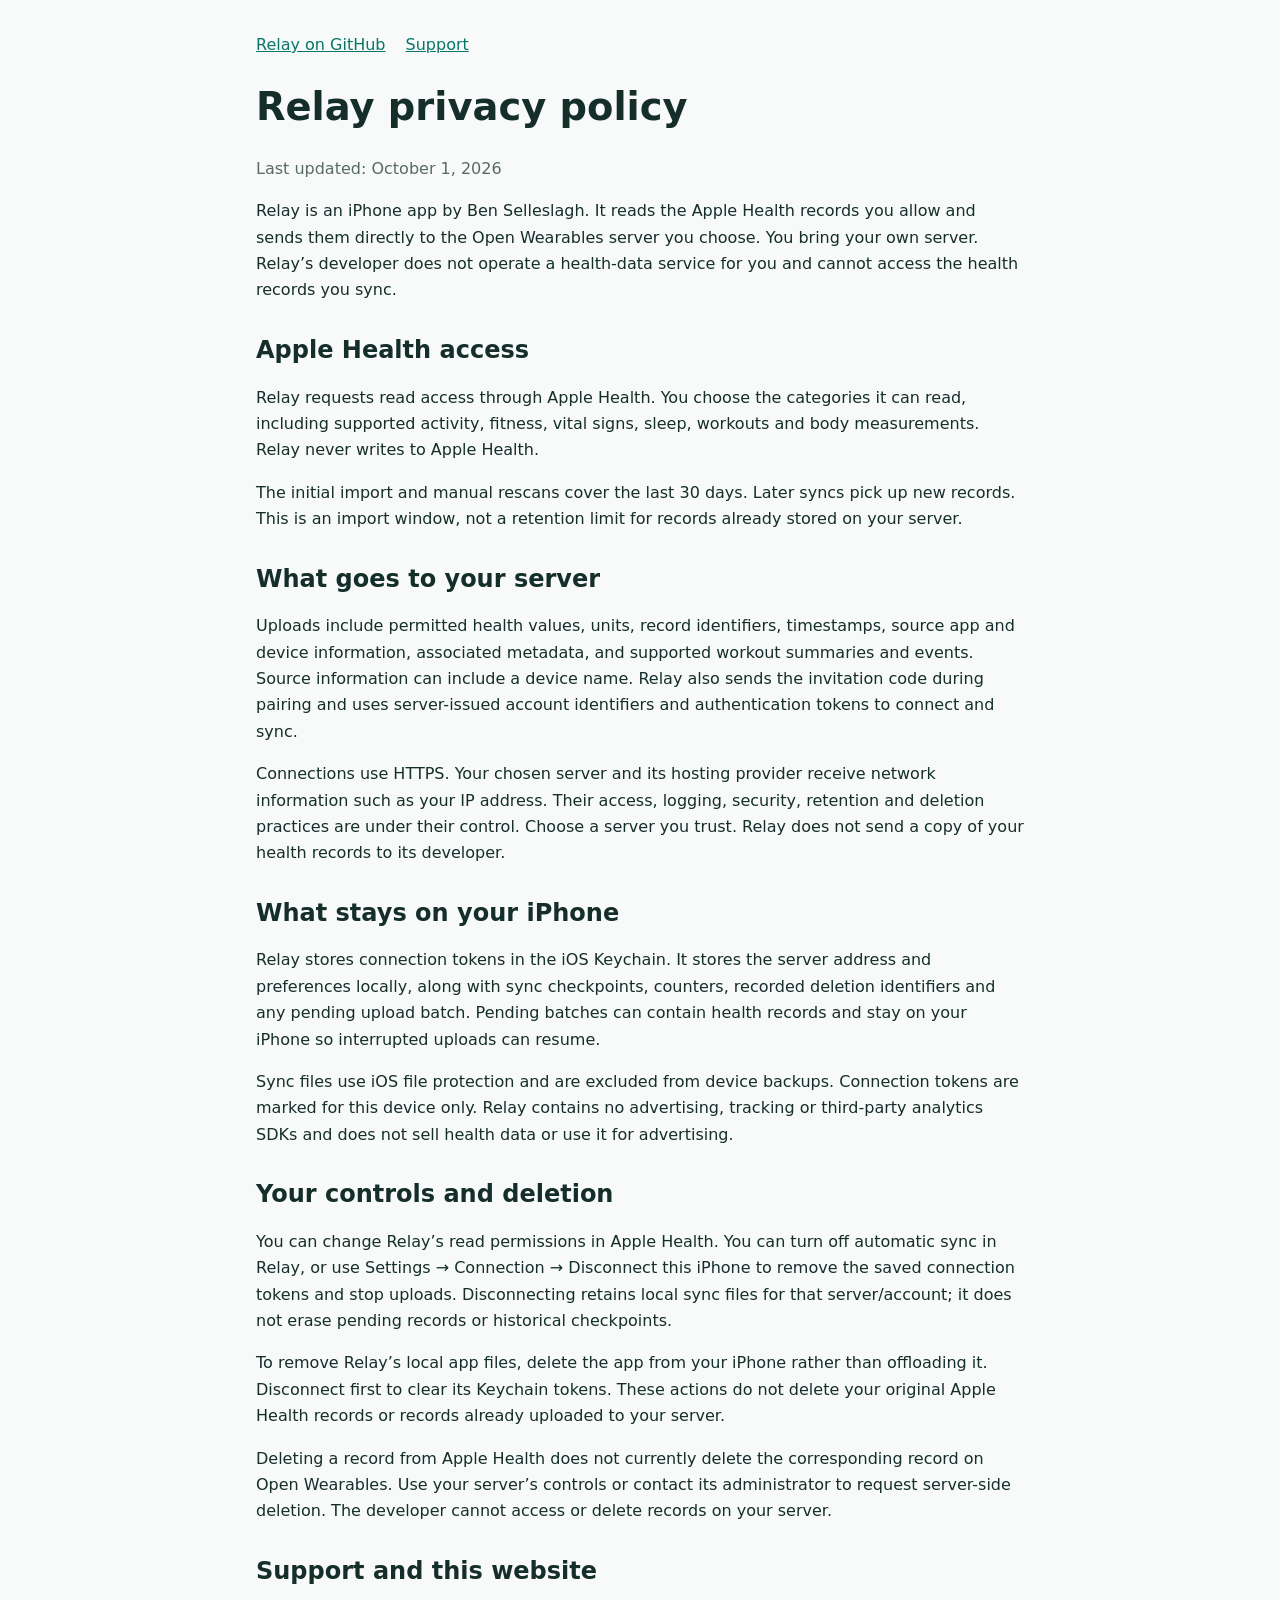
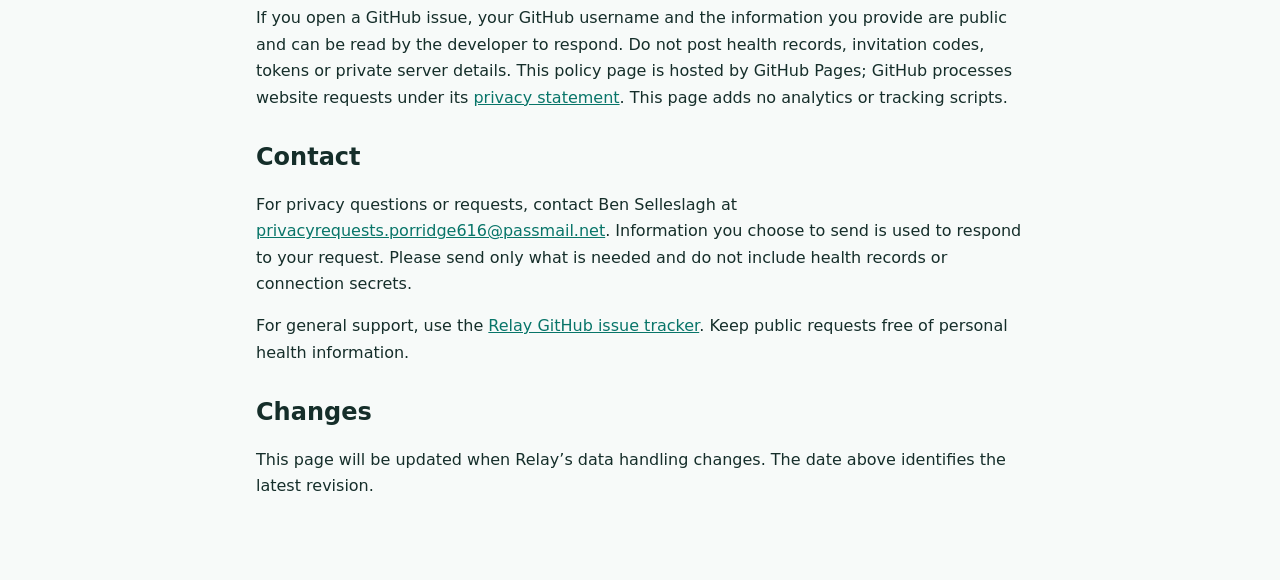
==== privacy.html @ 7d057d16 "Publish Relay privacy policy" ====
<!doctype html>
<html lang="en">
<head>
  <meta charset="utf-8">
  <meta name="viewport" content="width=device-width, initial-scale=1">
  <meta name="description" content="How Relay handles Apple Health data and your connection to your own Open Wearables server.">
  <title>Relay · Privacy policy</title>
  <style>
    :root { color-scheme: light dark; font-family: system-ui, sans-serif; line-height: 1.65; }
    body { max-width: 48rem; margin: auto; padding: 2rem 1.25rem 4rem; background: #f7faf9; color: #152e2a; }
    h1, h2 { line-height: 1.2; } h1 { font-size: 2.4rem; } h2 { margin-top: 2rem; }
    a { color: #087569; } @media (prefers-color-scheme: dark) { body { background: #102522; color: #edf6f3; } a { color: #83e5c5; } }
    .meta { opacity: .7; } nav { display: flex; flex-wrap: wrap; gap: 1.25rem; }
  </style>
</head>
<body>
  <nav aria-label="Relay links"><a href="https://github.com/bselleslagh/relay">Relay on GitHub</a><a href="https://github.com/bselleslagh/relay/issues">Support</a></nav>
  <main>
    <h1>Relay privacy policy</h1>
    <p class="meta">Last updated: October 1, 2026</p>
    <p>Relay is an iPhone app by Ben Selleslagh. It reads the Apple Health records you allow and sends them directly to the Open Wearables server you choose. You bring your own server. Relay’s developer does not operate a health-data service for you and cannot access the health records you sync.</p>

    <h2>Apple Health access</h2>
    <p>Relay requests read access through Apple Health. You choose the categories it can read, including supported activity, fitness, vital signs, sleep, workouts and body measurements. Relay never writes to Apple Health.</p>
    <p>The initial import and manual rescans cover the last 30 days. Later syncs pick up new records. This is an import window, not a retention limit for records already stored on your server.</p>

    <h2>What goes to your server</h2>
    <p>Uploads include permitted health values, units, record identifiers, timestamps, source app and device information, associated metadata, and supported workout summaries and events. Source information can include a device name. Relay also sends the invitation code during pairing and uses server-issued account identifiers and authentication tokens to connect and sync.</p>
    <p>Connections use HTTPS. Your chosen server and its hosting provider receive network information such as your IP address. Their access, logging, security, retention and deletion practices are under their control. Choose a server you trust. Relay does not send a copy of your health records to its developer.</p>

    <h2>What stays on your iPhone</h2>
    <p>Relay stores connection tokens in the iOS Keychain. It stores the server address and preferences locally, along with sync checkpoints, counters, recorded deletion identifiers and any pending upload batch. Pending batches can contain health records and stay on your iPhone so interrupted uploads can resume.</p>
    <p>Sync files use iOS file protection and are excluded from device backups. Connection tokens are marked for this device only. Relay contains no advertising, tracking or third-party analytics SDKs and does not sell health data or use it for advertising.</p>

    <h2>Your controls and deletion</h2>
    <p>You can change Relay’s read permissions in Apple Health. You can turn off automatic sync in Relay, or use Settings → Connection → Disconnect this iPhone to remove the saved connection tokens and stop uploads. Disconnecting retains local sync files for that server/account; it does not erase pending records or historical checkpoints.</p>
    <p>To remove Relay’s local app files, delete the app from your iPhone rather than offloading it. Disconnect first to clear its Keychain tokens. These actions do not delete your original Apple Health records or records already uploaded to your server.</p>
    <p>Deleting a record from Apple Health does not currently delete the corresponding record on Open Wearables. Use your server’s controls or contact its administrator to request server-side deletion. The developer cannot access or delete records on your server.</p>

    <h2>Support and this website</h2>
    <p>If you open a GitHub issue, your GitHub username and the information you provide are public and can be read by the developer to respond. Do not post health records, invitation codes, tokens or private server details. This policy page is hosted by GitHub Pages; GitHub processes website requests under its <a href="https://docs.github.com/en/site-policy/privacy-policies/github-general-privacy-statement">privacy statement</a>. This page adds no analytics or tracking scripts.</p>

    <h2>Contact</h2>
    <p>For privacy questions or requests, contact Ben Selleslagh at <a href="mailto:privacyrequests.porridge616@passmail.net">privacyrequests.porridge616@passmail.net</a>. Information you choose to send is used to respond to your request. Please send only what is needed and do not include health records or connection secrets.</p>
    <p>For general support, use the <a href="https://github.com/bselleslagh/relay/issues">Relay GitHub issue tracker</a>. Keep public requests free of personal health information.</p>

    <h2>Changes</h2>
    <p>This page will be updated when Relay’s data handling changes. The date above identifies the latest revision.</p>
  </main>
</body>
</html>
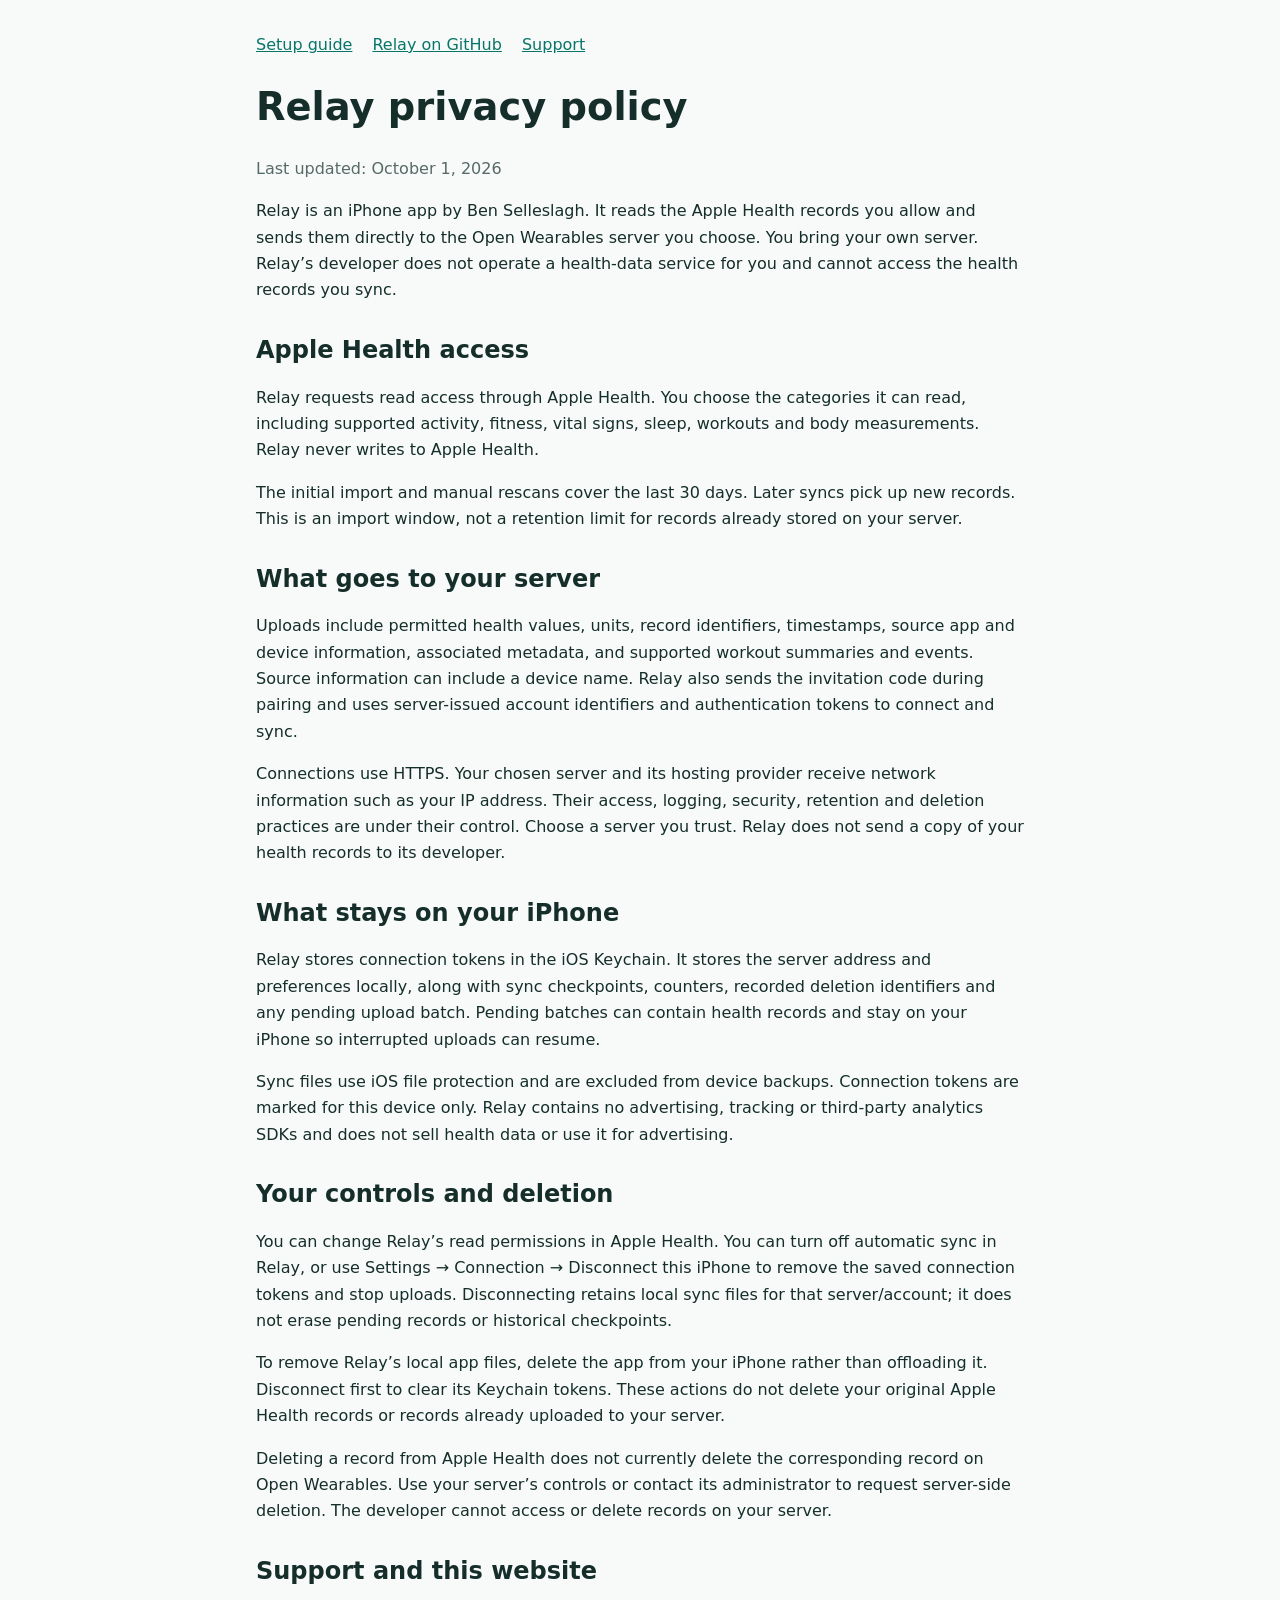
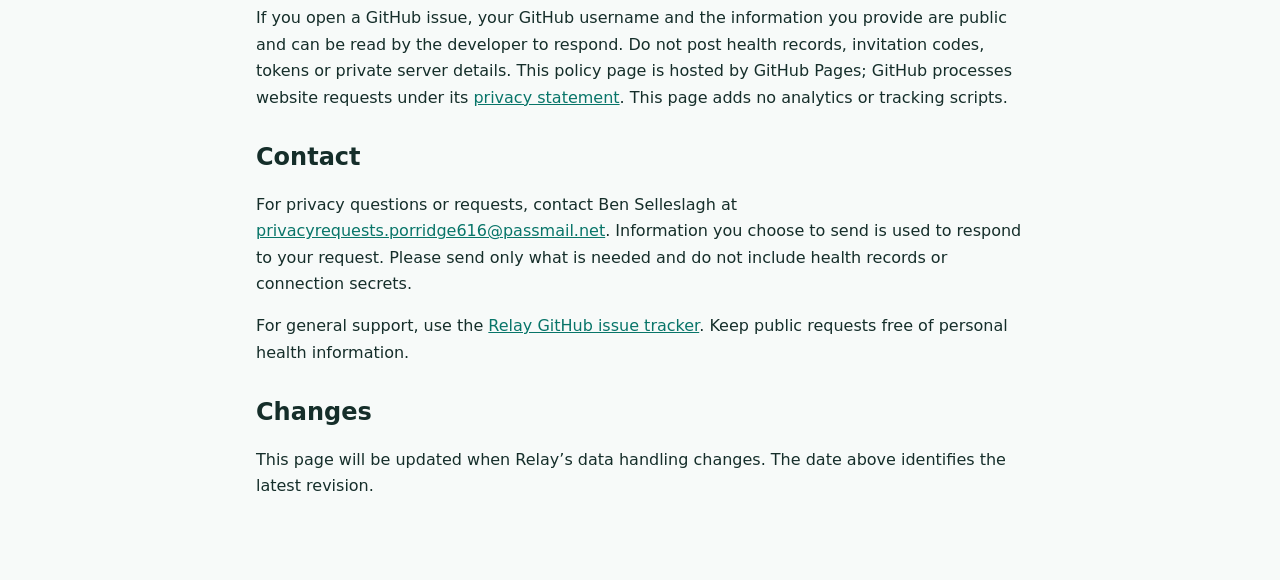
==== commit 6899e0b8: "Publish Relay server and AI setup guide" ====
--- a/privacy.html
+++ b/privacy.html
@@ -14,7 +14,7 @@
   </style>
 </head>
 <body>
-  <nav aria-label="Relay links"><a href="https://github.com/bselleslagh/relay">Relay on GitHub</a><a href="https://github.com/bselleslagh/relay/issues">Support</a></nav>
+  <nav aria-label="Relay links"><a href="index.html">Setup guide</a><a href="https://github.com/bselleslagh/relay">Relay on GitHub</a><a href="https://github.com/bselleslagh/relay/issues">Support</a></nav>
   <main>
     <h1>Relay privacy policy</h1>
     <p class="meta">Last updated: October 1, 2026</p>
